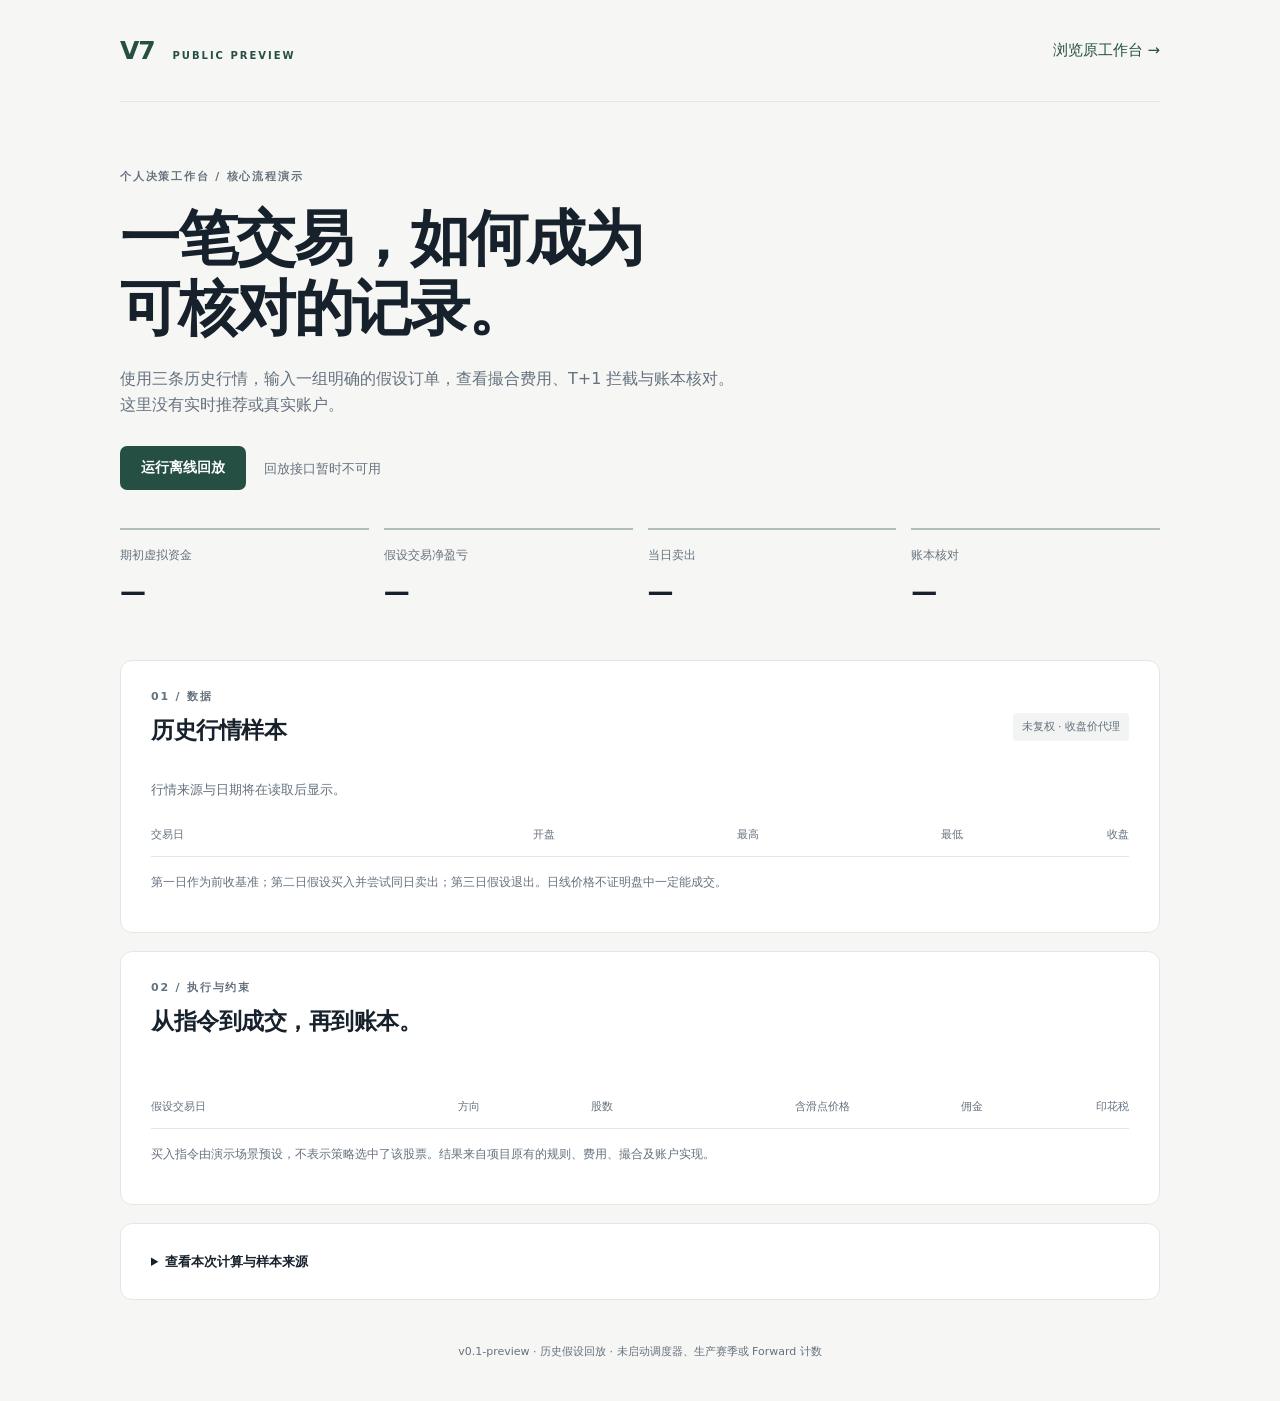
==== workbench_v7/public_demo.html @ f8448a3b "Initial public preview: offline replay and privacy checks" ====
<!doctype html>
<html lang="zh-CN">
<head>
  <meta charset="utf-8">
  <meta name="viewport" content="width=device-width, initial-scale=1">
  <title>V7 · 历史撮合演示</title>
  <link rel="stylesheet" href="/workbench_v7/css/public_demo.css">
</head>
<body>
  <main>
    <header><a class="brand" href="/demo">V7 <span>PUBLIC PREVIEW</span></a><a href="/v7">浏览原工作台 →</a></header>
    <section class="intro">
      <div class="eyebrow">个人决策工作台 / 核心流程演示</div>
      <h1>一笔交易，如何成为<br>可核对的记录。</h1>
      <p>使用三条历史行情，输入一组明确的假设订单，查看撮合费用、T+1 拦截与账本核对。这里没有实时推荐或真实账户。</p>
      <div class="actions"><button id="run-demo" type="button">运行离线回放</button><span id="status" role="status" aria-live="polite">准备读取历史样本</span></div>
    </section>
    <section class="metrics" aria-label="回放结果">
      <article><span>期初虚拟资金</span><strong id="initial">—</strong></article>
      <article><span>假设交易净盈亏</span><strong id="pnl">—</strong></article>
      <article><span>当日卖出</span><strong id="t1">—</strong></article>
      <article><span>账本核对</span><strong id="ledger-status">—</strong></article>
    </section>
    <section class="panel">
      <div class="section-heading"><div><div class="eyebrow">01 / 数据</div><h2 id="sample-title">历史行情样本</h2></div><span class="badge">未复权 · 收盘价代理</span></div>
      <p id="sample-source" class="muted">行情来源与日期将在读取后显示。</p>
      <div class="table-scroll"><table><thead><tr><th>交易日</th><th>开盘</th><th>最高</th><th>最低</th><th>收盘</th></tr></thead><tbody id="bars"></tbody></table></div>
      <p class="note">第一日作为前收基准；第二日假设买入并尝试同日卖出；第三日假设退出。日线价格不证明盘中一定能成交。</p>
    </section>
    <section class="panel">
      <div class="eyebrow">02 / 执行与约束</div><h2>从指令到成交，再到账本。</h2>
      <ol class="timeline" id="timeline"></ol>
      <div class="table-scroll"><table><thead><tr><th>假设交易日</th><th>方向</th><th>股数</th><th>含滑点价格</th><th>佣金</th><th>印花税</th></tr></thead><tbody id="fills"></tbody></table></div>
      <p class="note">买入指令由演示场景预设，不表示策略选中了该股票。结果来自项目原有的规则、费用、撮合及账户实现。</p>
    </section>
    <details class="panel"><summary>查看本次计算与样本来源</summary><pre id="raw-result">尚未运行</pre></details>
    <footer>v0.1-preview · 历史假设回放 · 未启动调度器、生产赛季或 Forward 计数</footer>
  </main>
  <script src="/workbench_v7/js/public_demo.js"></script>
</body>
</html>
---- workbench_v7/css/public_demo.css ----
:root{color-scheme:light;--ink:#17212b;--muted:#65717e;--line:#e2e7e9;--accent:#264f44}
*{box-sizing:border-box}body{margin:0;background:#f6f7f4;color:var(--ink);font:15px/1.65 system-ui,"Microsoft YaHei",sans-serif}
main{max-width:1100px;margin:auto;padding:0 30px}header{display:flex;align-items:center;justify-content:space-between;padding:30px 0;border-bottom:1px solid var(--line);gap:20px}
a{color:var(--accent);text-decoration:none}.brand{font-size:25px;font-weight:800;letter-spacing:-1px}.brand span{font-size:10px;letter-spacing:2px;margin-left:10px;font-weight:600}
.intro{padding:66px 0 38px}.eyebrow{font-size:11px;letter-spacing:1.8px;font-weight:650;color:var(--muted)}h1{font-size:clamp(34px,4.8vw,60px);letter-spacing:-2px;line-height:1.16;margin:18px 0 22px}h2{font-size:23px;letter-spacing:-.5px;margin:6px 0 16px}
.intro p{max-width:620px;color:var(--muted);font-size:16px}.actions{display:flex;align-items:center;gap:18px;flex-wrap:wrap;margin-top:28px}button{background:var(--accent);border:0;color:#fff;padding:13px 21px;border-radius:7px;font:600 14px system-ui;cursor:pointer}button:disabled{opacity:.55;cursor:wait}a:focus-visible,button:focus-visible,summary:focus-visible{outline:3px solid #c8b56a;outline-offset:4px}#status{font-size:13px;color:var(--muted)}
.metrics{display:grid;grid-template-columns:repeat(4,minmax(0,1fr));gap:15px;margin-bottom:30px}.metrics article{border-top:2px solid #aebeb7;padding:16px 0}.metrics span{display:block;font-size:12px;color:var(--muted)}.metrics strong{font-size:26px;font-variant-numeric:tabular-nums;display:block;margin-top:5px}.gain{color:#dc2626}.loss{color:#166534}
.panel{background:#fff;border:1px solid var(--line);border-radius:12px;padding:27px 30px;margin:18px 0}.section-heading{display:flex;justify-content:space-between;align-items:center;gap:12px}.badge{font-size:11px;color:var(--muted);padding:5px 9px;background:#f1f4f2;border-radius:4px;white-space:nowrap}.muted,.note{color:var(--muted)}.muted{font-size:13px}.note{font-size:12px;margin-top:16px}
.table-scroll{overflow-x:auto}table{width:100%;border-collapse:collapse;white-space:nowrap;font-variant-numeric:tabular-nums;font-size:13px}th,td{text-align:right;padding:12px 10px;border-bottom:1px solid var(--line)}th{font-size:11px;color:var(--muted);font-weight:500}th:first-child,td:first-child{text-align:left;padding-left:0}th:last-child,td:last-child{padding-right:0}
.timeline{display:grid;grid-template-columns:repeat(4,minmax(0,1fr));list-style:none;counter-reset:steps;padding:0;gap:18px;margin:20px 0 25px}.timeline li{font-size:13px;padding-left:0;counter-increment:steps}.timeline li:before{content:"0" counter(steps);display:block;font-size:11px;color:var(--muted);border-bottom:1px solid var(--line);padding-bottom:8px;margin-bottom:9px}.timeline small{display:block;color:var(--muted);font-size:11px;margin-top:5px}
summary{cursor:pointer;font-weight:600;font-size:13px}pre{font-size:11px;line-height:1.7;white-space:pre-wrap;overflow-wrap:anywhere;max-height:550px;overflow:auto;background:#f7f8f6;padding:18px;margin-bottom:0}footer{text-align:center;color:var(--muted);font-size:11px;padding:25px 0 40px}
@media(max-width:640px){main{padding:0 18px}header{padding:20px 0;font-size:12px}.brand span{display:none}.intro{padding:38px 0 26px}.metrics{grid-template-columns:repeat(2,minmax(0,1fr));gap:4px 18px}.metrics strong{font-size:23px}.panel{padding:20px 17px}.section-heading{display:block}.badge{display:inline-block;margin-bottom:5px}.timeline{grid-template-columns:repeat(2,minmax(0,1fr))}h2{font-size:20px}}
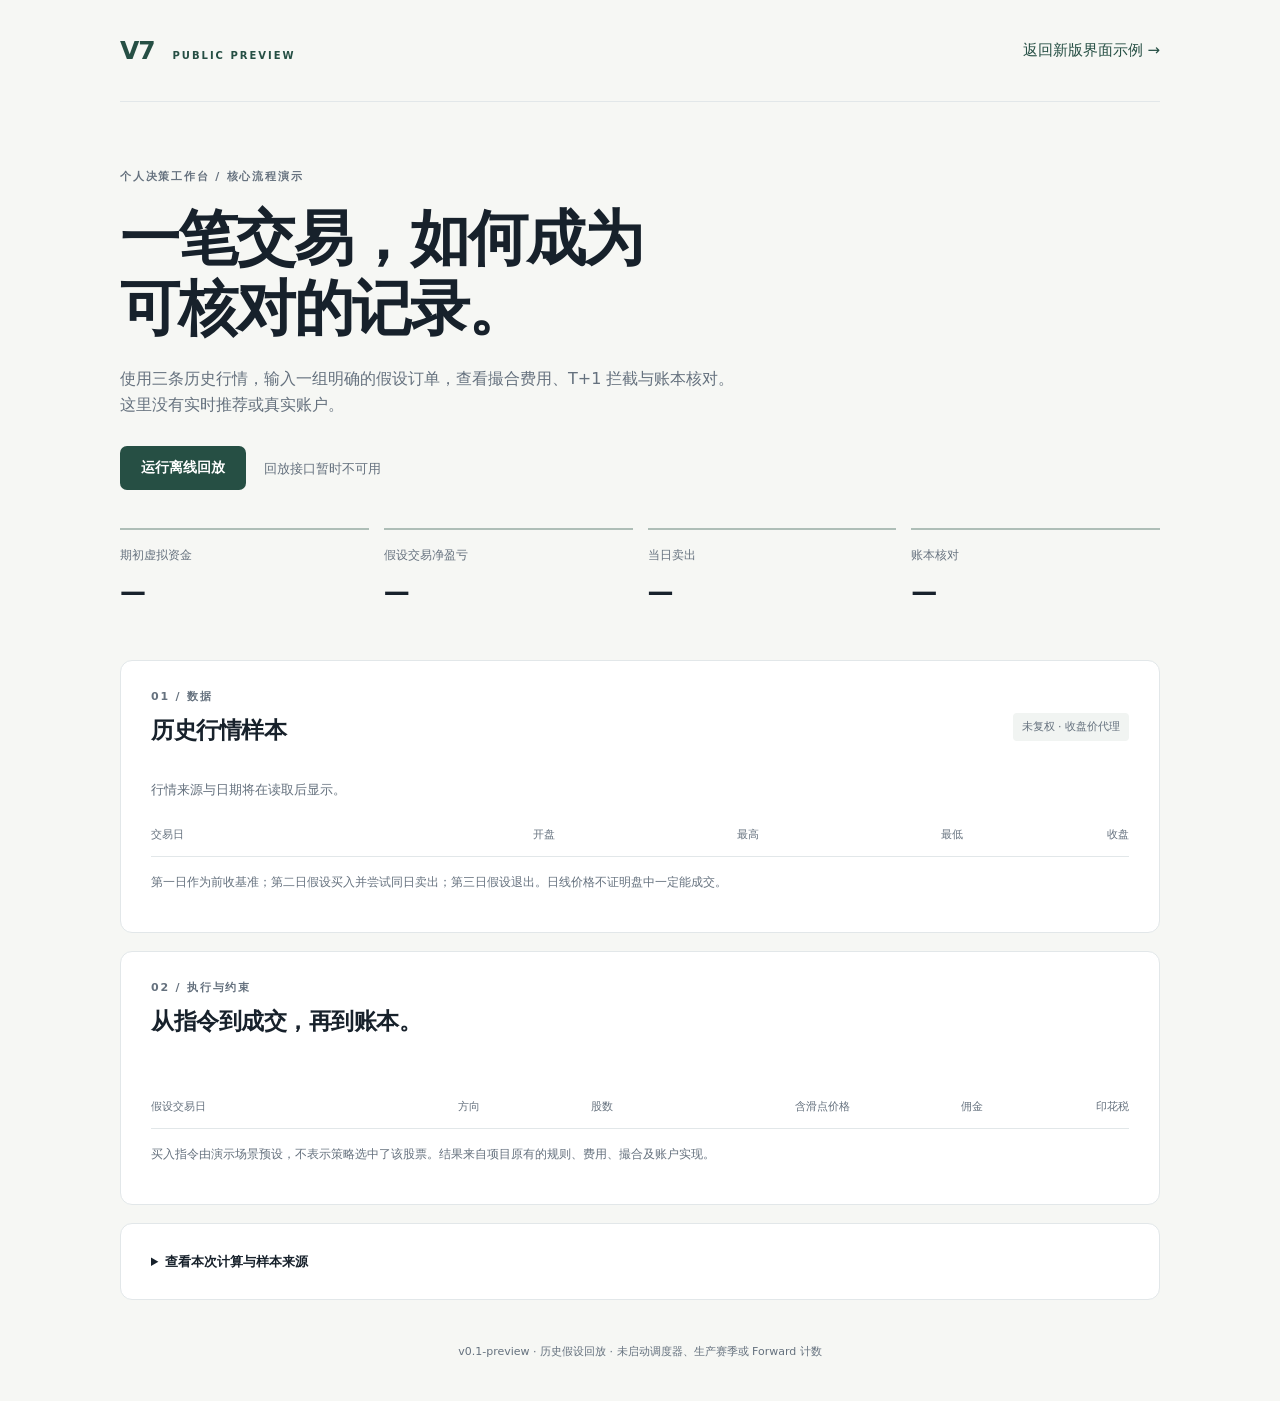
==== commit 7564dd80: "Refresh V7 UI and publish an isolated synthetic interface demo" ====
--- a/workbench_v7/public_demo.html
+++ b/workbench_v7/public_demo.html
@@ -8,7 +8,7 @@
 </head>
 <body>
   <main>
-    <header><a class="brand" href="/demo">V7 <span>PUBLIC PREVIEW</span></a><a href="/v7">浏览原工作台 →</a></header>
+    <header><a class="brand" href="/demo">V7 <span>PUBLIC PREVIEW</span></a><a href="/demo">返回新版界面示例 →</a></header>
     <section class="intro">
       <div class="eyebrow">个人决策工作台 / 核心流程演示</div>
       <h1>一笔交易，如何成为<br>可核对的记录。</h1>
